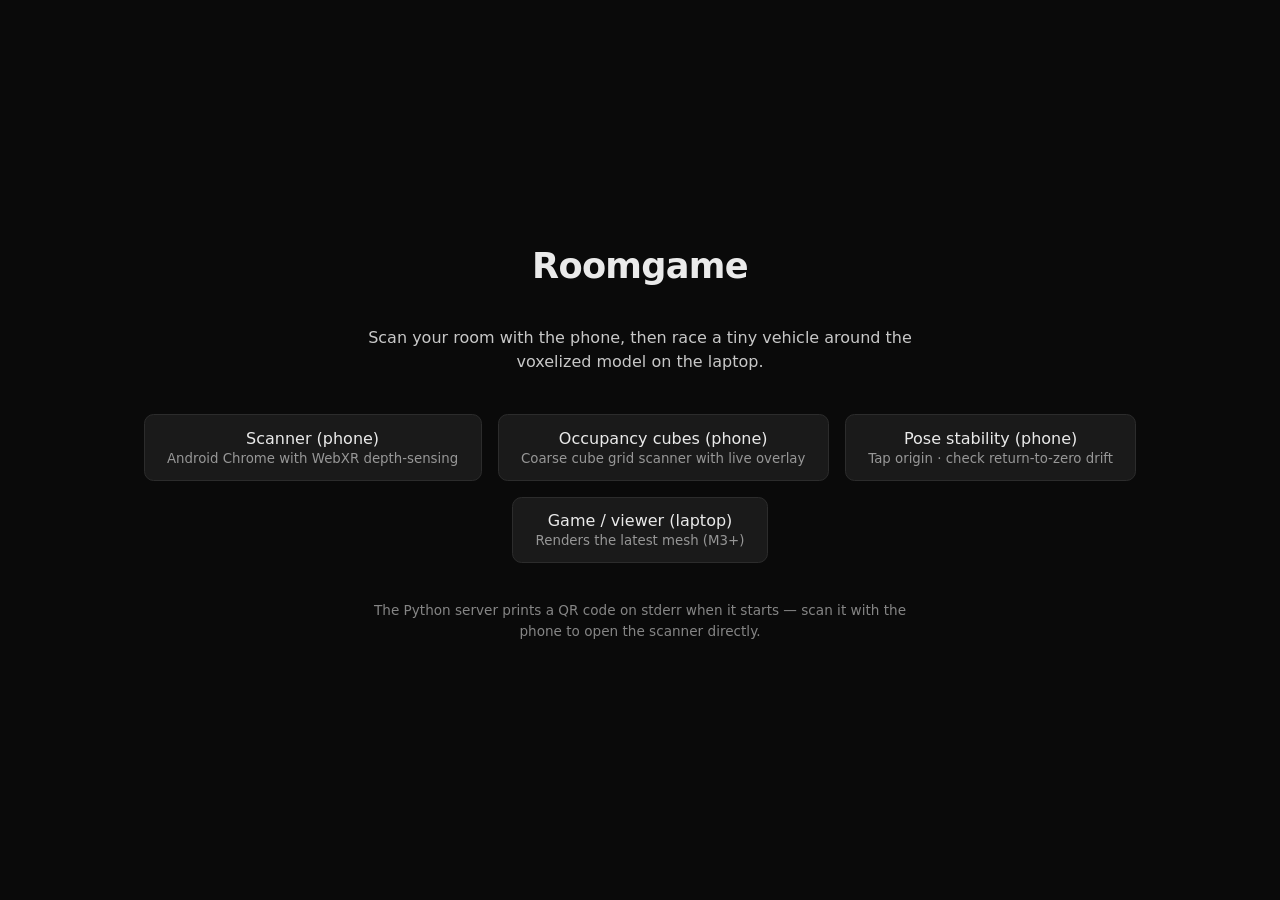
==== web/index.html @ f89ae7fe "Add pose stability validator and coarse occupancy-cube pipeline - web/pose.html + pose.js: standalon" ====
<!DOCTYPE html>
<html lang="en">
<head>
  <meta charset="utf-8">
  <title>Roomgame</title>
  <meta name="viewport" content="width=device-width, initial-scale=1, viewport-fit=cover">
  <meta name="theme-color" content="#0a0a0a">
  <link rel="stylesheet" href="styles.css">
</head>
<body class="landing">
  <h1>Roomgame</h1>
  <p>Scan your room with the phone, then race a tiny vehicle around the voxelized model on the laptop.</p>
  <div class="links">
    <a href="scan.html">
      Scanner (phone)
      <small>Android Chrome with WebXR depth-sensing</small>
    </a>
    <a href="cubes.html">
      Occupancy cubes (phone)
      <small>Coarse cube grid scanner with live overlay</small>
    </a>
    <a href="pose.html">
      Pose stability (phone)
      <small>Tap origin · check return-to-zero drift</small>
    </a>
    <a href="game.html">
      Game / viewer (laptop)
      <small>Renders the latest mesh (M3+)</small>
    </a>
  </div>
  <p style="opacity: 0.55; font-size: 0.85rem;">
    The Python server prints a QR code on stderr when it starts —
    scan it with the phone to open the scanner directly.
  </p>
</body>
</html>
---- web/styles.css ----
/* Roomgame — minimal styling. Two surfaces: scanner (full-screen, dark
   AR HUD) and laptop (orbit-camera viewer). Shared primitives only. */

* { box-sizing: border-box; }

html, body {
  margin: 0;
  padding: 0;
  height: 100%;
  background: #0a0a0a;
  color: #eaeaea;
  font-family: -apple-system, BlinkMacSystemFont, "Segoe UI", Roboto, system-ui, sans-serif;
}

a { color: #6ec4ff; }

/* ---- landing page ----------------------------------------------------- */

.landing {
  display: flex;
  flex-direction: column;
  gap: 1.5rem;
  align-items: center;
  justify-content: center;
  min-height: 100vh;
  padding: 2rem;
  text-align: center;
}

.landing h1 {
  font-size: 2.2rem;
  margin: 0;
  letter-spacing: -0.02em;
}

.landing p { max-width: 36rem; line-height: 1.5; opacity: 0.85; }

.landing .links {
  display: flex;
  gap: 1rem;
  flex-wrap: wrap;
  justify-content: center;
}

.landing .links a {
  background: #1a1a1a;
  border: 1px solid #2c2c2c;
  border-radius: 0.6rem;
  padding: 0.85rem 1.4rem;
  text-decoration: none;
  color: #eaeaea;
  font-weight: 500;
}

.landing .links a small { display: block; opacity: 0.6; font-weight: 400; margin-top: 0.2rem; }

/* ---- scanner gate (pre-AR) ------------------------------------------- */

.scan-body { background: #050505; }

.gate {
  display: flex;
  flex-direction: column;
  gap: 1rem;
  align-items: center;
  justify-content: center;
  min-height: 100vh;
  padding: 2rem;
  text-align: center;
}

.gate h1 { margin: 0; font-size: 1.8rem; }
.gate-msg { opacity: 0.8; max-width: 28rem; }

.big-btn {
  background: #2563eb;
  color: white;
  border: 0;
  border-radius: 0.7rem;
  padding: 1rem 2.4rem;
  font-size: 1.2rem;
  font-weight: 600;
  cursor: pointer;
  margin-top: 0.5rem;
}

.big-btn:disabled { background: #333; cursor: not-allowed; }

.gate-help {
  opacity: 0.7;
  max-width: 28rem;
  font-size: 0.9rem;
  margin-top: 1rem;
}
.gate-help summary { cursor: pointer; }
.gate-help ul { text-align: left; padding-left: 1.2rem; }
.gate-help code { background: #1a1a1a; padding: 0.1rem 0.35rem; border-radius: 0.25rem; }

/* ---- AR HUD ----------------------------------------------------------- */

.xr-overlay {
  position: fixed;
  inset: 0;
  pointer-events: none;
  display: none;             /* toggled to flex by scan.js when AR starts */
  flex-direction: column;
  justify-content: space-between;
  padding: 1rem;
  font-size: 0.9rem;
}

.hud-row {
  display: flex;
  align-items: center;
  justify-content: space-between;
  gap: 0.5rem;
}

.hud-row.top    { padding-top: env(safe-area-inset-top, 0); }
.hud-row.bottom { padding-bottom: env(safe-area-inset-bottom, 0); }

.hud-btn {
  pointer-events: auto;
  background: rgba(0, 0, 0, 0.55);
  color: white;
  border: 1px solid rgba(255, 255, 255, 0.2);
  border-radius: 999px;
  width: 2.6rem;
  height: 2.6rem;
  font-size: 1.4rem;
  line-height: 1;
  cursor: pointer;
}

.hud-status {
  background: rgba(0, 0, 0, 0.55);
  border-radius: 0.4rem;
  padding: 0.4rem 0.75rem;
  font-variant-numeric: tabular-nums;
}

.hud-stat {
  background: rgba(0, 0, 0, 0.55);
  border-radius: 0.4rem;
  padding: 0.35rem 0.6rem;
  display: flex;
  flex-direction: column;
  align-items: flex-start;
  min-width: 4.5rem;
  font-variant-numeric: tabular-nums;
}
.hud-label { font-size: 0.65rem; opacity: 0.65; text-transform: uppercase; letter-spacing: 0.1em; }
.hud-value { font-size: 1rem; }

.hud-tap {
  position: absolute;
  bottom: 5rem;
  left: 50%;
  transform: translateX(-50%);
  background: rgba(0, 0, 0, 0.55);
  border-radius: 0.4rem;
  padding: 0.4rem 0.8rem;
  font-size: 0.85rem;
  opacity: 0.85;
  pointer-events: none;
}

/* Depth visualisation: covers the full screen so canvas-pixel ↔ view-coord
   is a direct (x/W, 1 − y/H) mapping. Each output pixel is reprojected back
   into depth-buffer coords via normDepthBufferFromNormView, so the overlay
   aligns with the camera image. Slightly transparent so the camera image is
   still readable underneath. */
.depth-overlay {
  position: fixed;
  inset: 0;
  width: 100vw;
  height: 100vh;
  opacity: 0.45;
  pointer-events: none;
  image-rendering: pixelated;
  image-rendering: crisp-edges;
  z-index: 0;
}
.depth-overlay.hidden { display: none; }
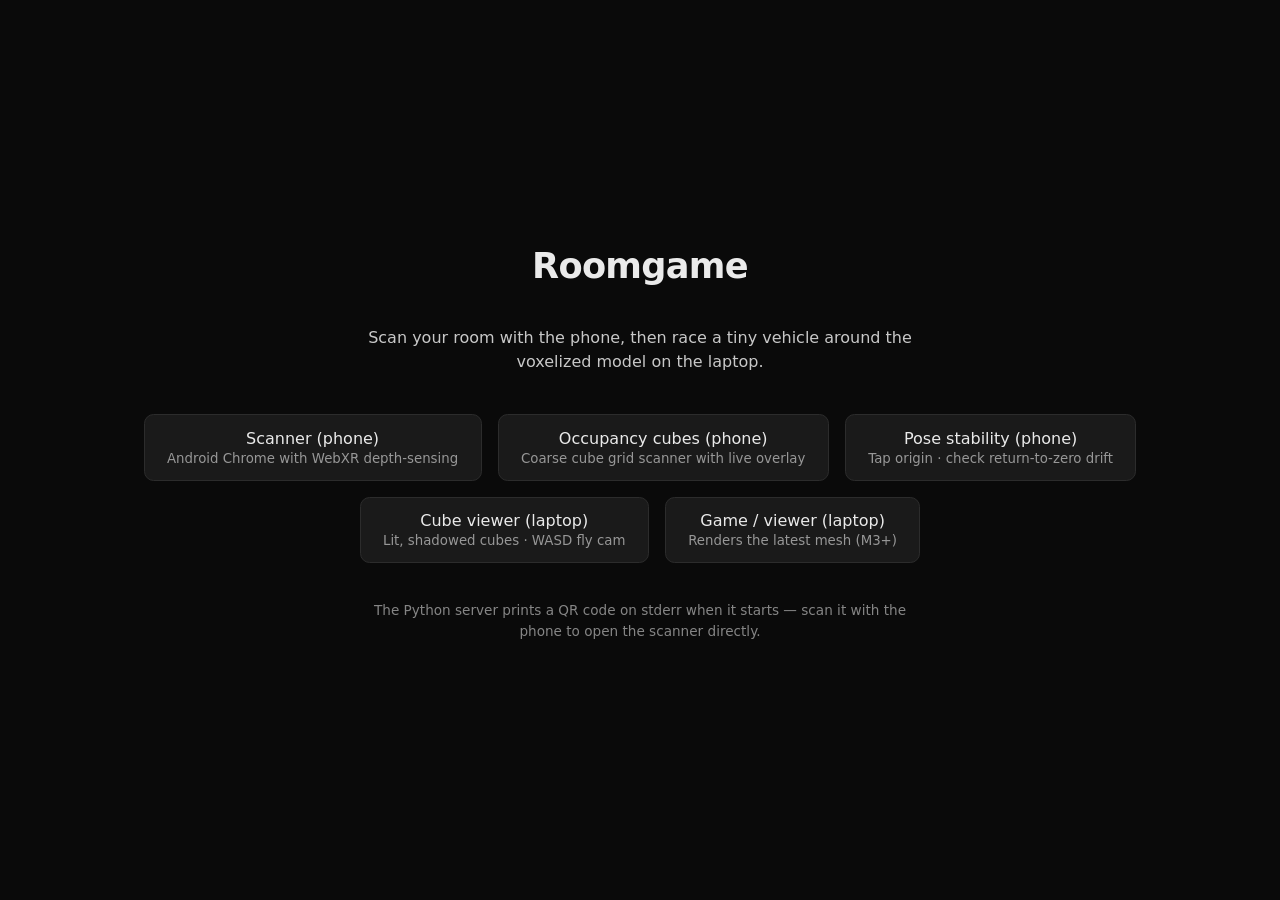
==== commit 729f0437: "Laptop cube viewer + scale cube grid to 20×20×5 m - web/cubeview.html + cubeview.js: laptop fly-thro" ====
--- a/web/index.html
+++ b/web/index.html
@@ -23,6 +23,10 @@
       Pose stability (phone)
       <small>Tap origin · check return-to-zero drift</small>
     </a>
+    <a href="cubeview.html">
+      Cube viewer (laptop)
+      <small>Lit, shadowed cubes · WASD fly cam</small>
+    </a>
     <a href="game.html">
       Game / viewer (laptop)
       <small>Renders the latest mesh (M3+)</small>
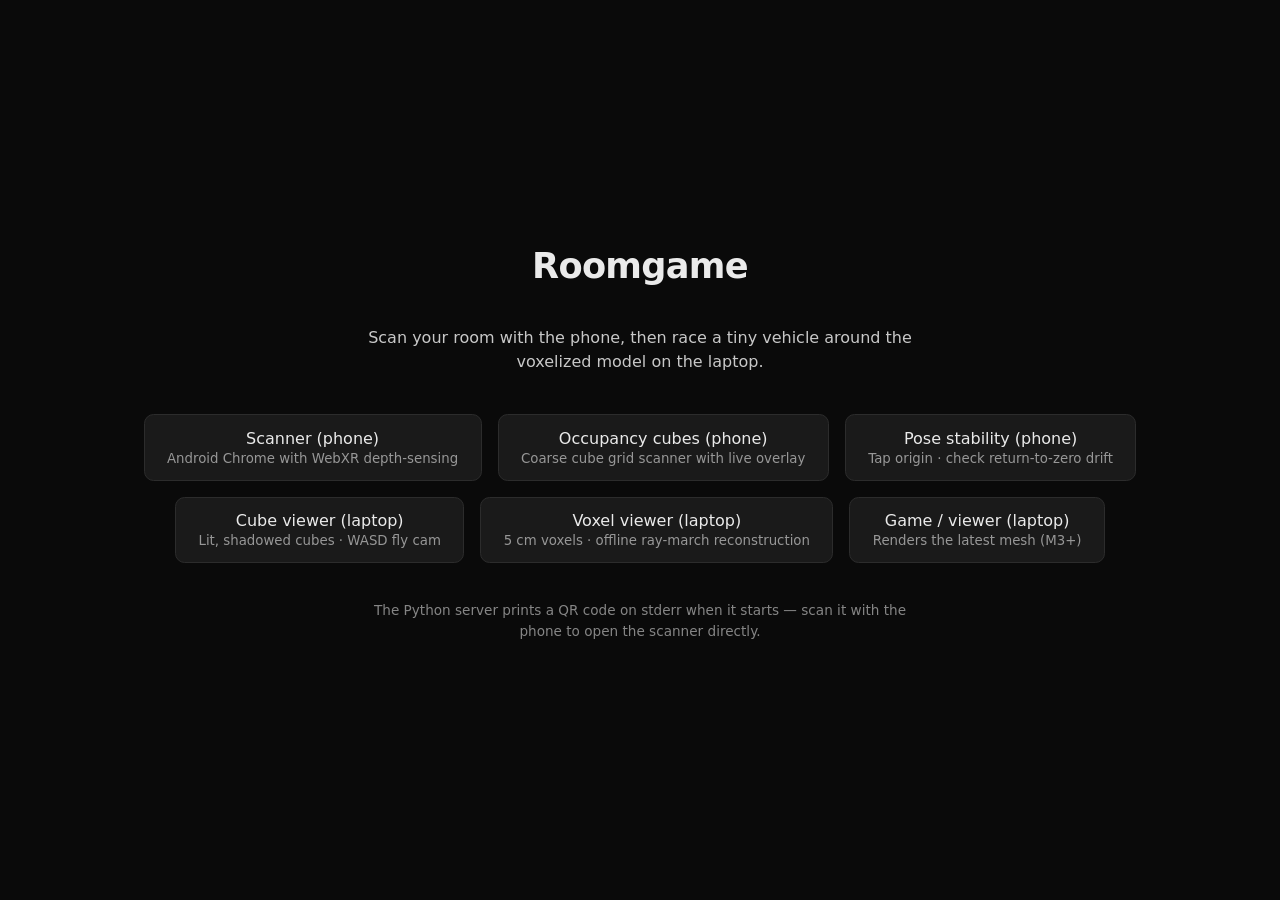
==== commit 5bf3f44a: "Voxel reconstruction pipeline: native-res RGB capture + offline ray march + viewer cubes.js: capture" ====
--- a/web/index.html
+++ b/web/index.html
@@ -27,6 +27,10 @@
       Cube viewer (laptop)
       <small>Lit, shadowed cubes · WASD fly cam</small>
     </a>
+    <a href="voxelview.html">
+      Voxel viewer (laptop)
+      <small>5 cm voxels · offline ray-march reconstruction</small>
+    </a>
     <a href="game.html">
       Game / viewer (laptop)
       <small>Renders the latest mesh (M3+)</small>
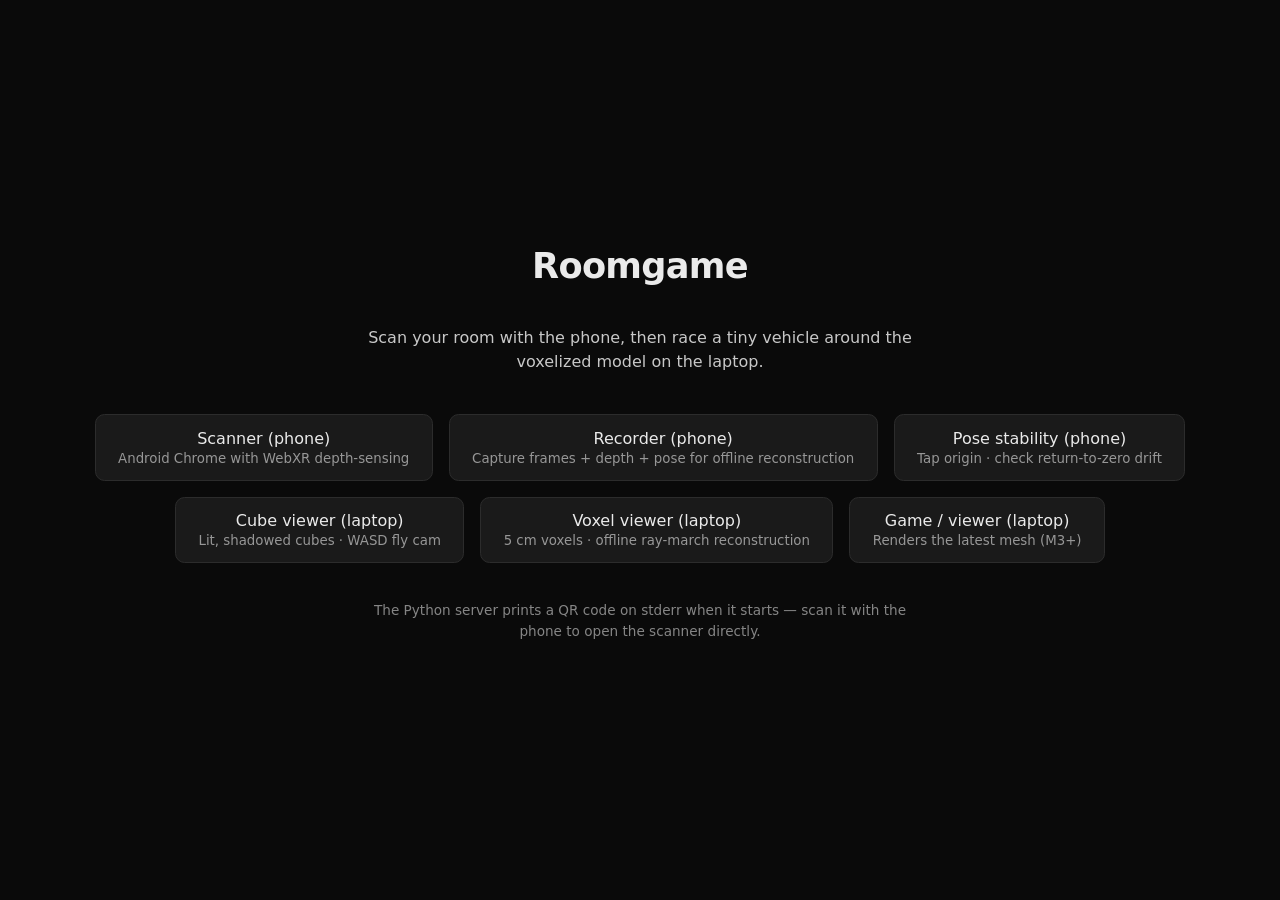
==== commit 9e004d46: "cubes.html → minimal frame recorder The phone page no longer renders the cube overlay or polls /cube" ====
--- a/web/index.html
+++ b/web/index.html
@@ -16,8 +16,8 @@
       <small>Android Chrome with WebXR depth-sensing</small>
     </a>
     <a href="cubes.html">
-      Occupancy cubes (phone)
-      <small>Coarse cube grid scanner with live overlay</small>
+      Recorder (phone)
+      <small>Capture frames + depth + pose for offline reconstruction</small>
     </a>
     <a href="pose.html">
       Pose stability (phone)
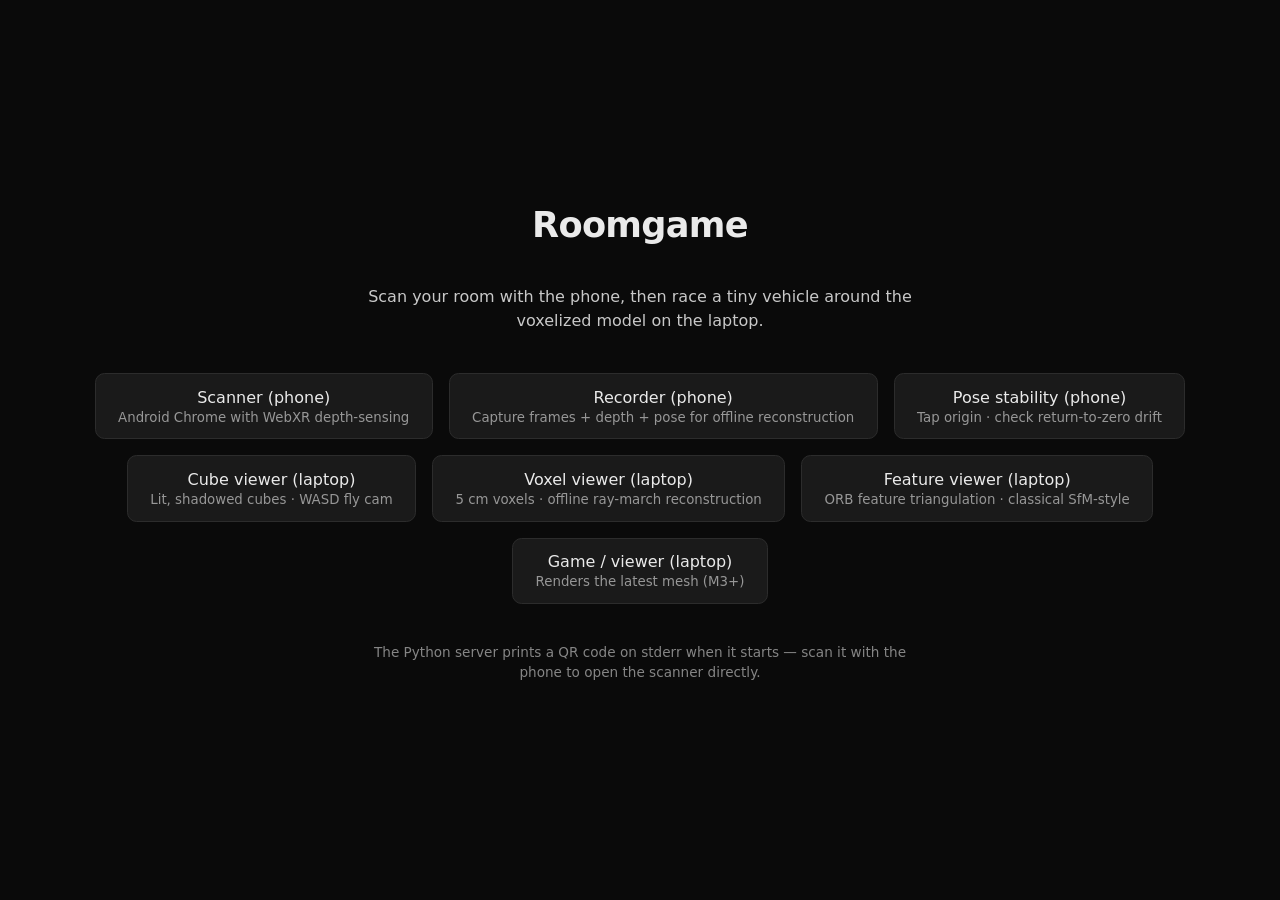
==== commit bbe495ff: "Add classical feature-based reconstruction pipeline tools/feature_ray_reconstruct.py: per-frame ORB " ====
--- a/web/index.html
+++ b/web/index.html
@@ -31,6 +31,10 @@
       Voxel viewer (laptop)
       <small>5 cm voxels · offline ray-march reconstruction</small>
     </a>
+    <a href="featureview.html">
+      Feature viewer (laptop)
+      <small>ORB feature triangulation · classical SfM-style</small>
+    </a>
     <a href="game.html">
       Game / viewer (laptop)
       <small>Renders the latest mesh (M3+)</small>
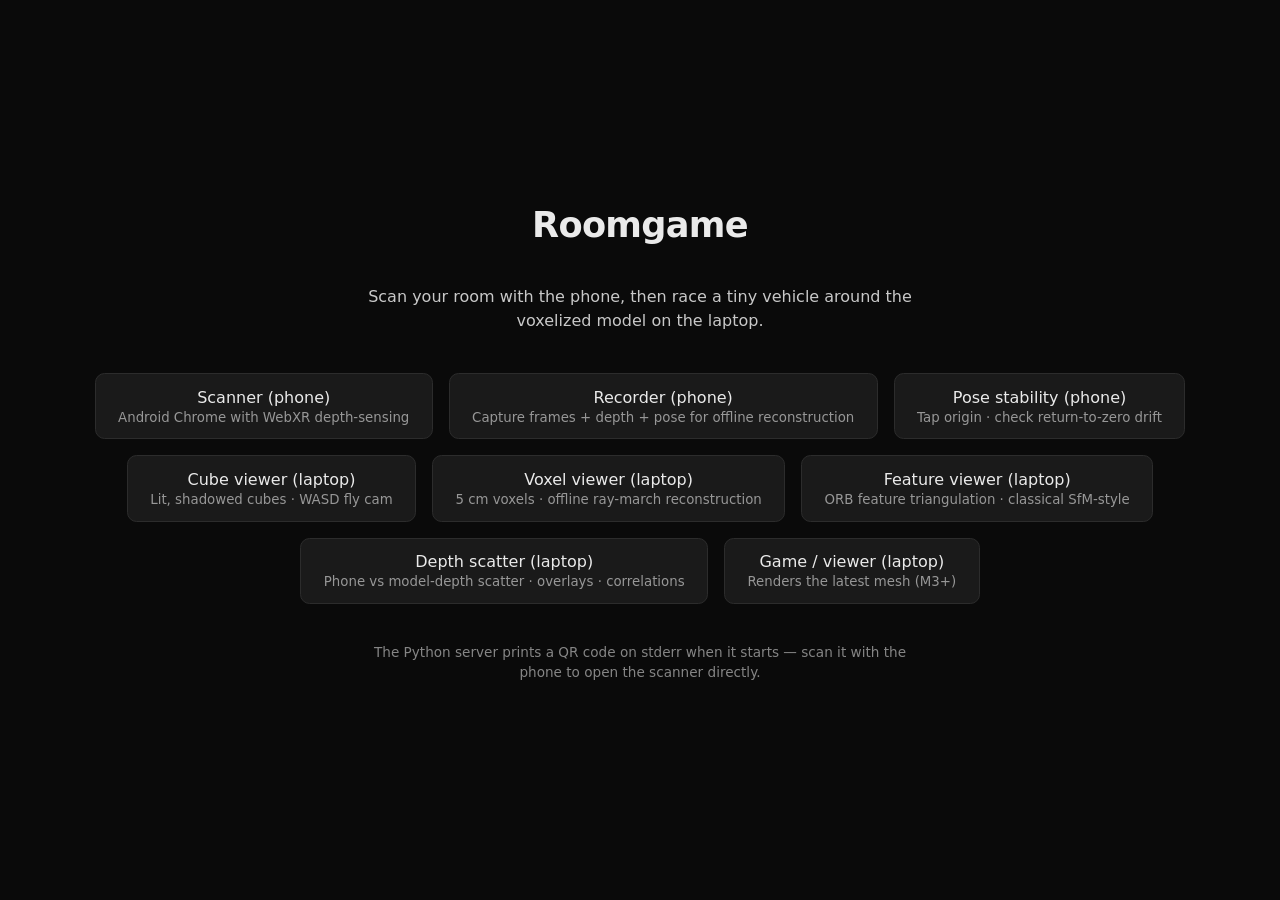
==== commit 373ad7ef: "Depth scatter page: phone vs model with overlays and correlations New laptop-side debug page to comp" ====
--- a/web/index.html
+++ b/web/index.html
@@ -35,6 +35,10 @@
       Feature viewer (laptop)
       <small>ORB feature triangulation · classical SfM-style</small>
     </a>
+    <a href="depthscatter.html">
+      Depth scatter (laptop)
+      <small>Phone vs model-depth scatter · overlays · correlations</small>
+    </a>
     <a href="game.html">
       Game / viewer (laptop)
       <small>Renders the latest mesh (M3+)</small>
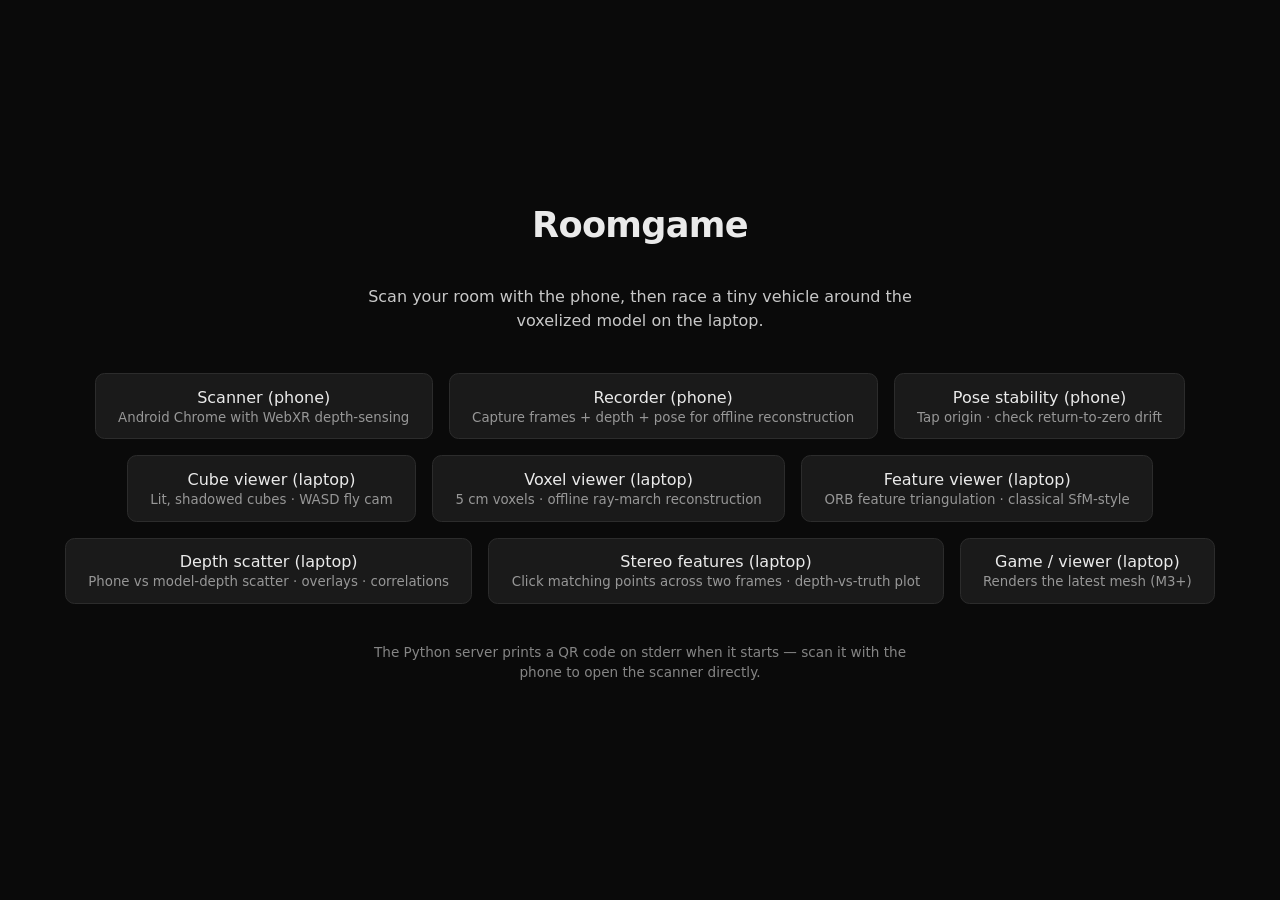
==== commit 8185f1d2: "Rename triplet → stereo, link from landing page Two-frame editor's content is now exclusively about " ====
--- a/web/index.html
+++ b/web/index.html
@@ -39,6 +39,10 @@
       Depth scatter (laptop)
       <small>Phone vs model-depth scatter · overlays · correlations</small>
     </a>
+    <a href="stereo.html">
+      Stereo features (laptop)
+      <small>Click matching points across two frames · depth-vs-truth plot</small>
+    </a>
     <a href="game.html">
       Game / viewer (laptop)
       <small>Renders the latest mesh (M3+)</small>
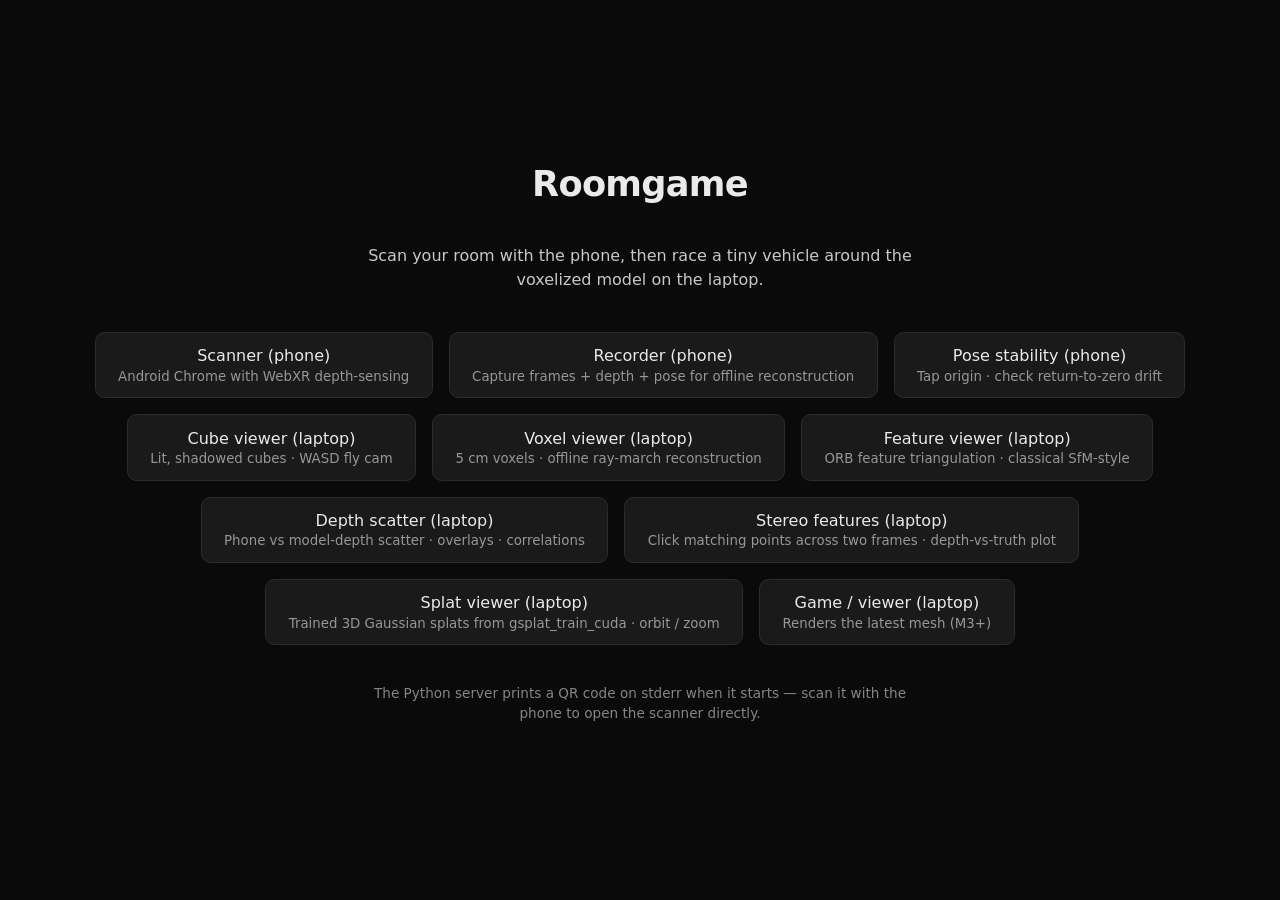
==== commit 9fedc80b: "Proper CUDA gsplat training + browser splat viewer tools/gsplat_train_cuda.py — uses the nerfstudio " ====
--- a/web/index.html
+++ b/web/index.html
@@ -43,6 +43,10 @@
       Stereo features (laptop)
       <small>Click matching points across two frames · depth-vs-truth plot</small>
     </a>
+    <a href="splatview.html">
+      Splat viewer (laptop)
+      <small>Trained 3D Gaussian splats from gsplat_train_cuda · orbit / zoom</small>
+    </a>
     <a href="game.html">
       Game / viewer (laptop)
       <small>Renders the latest mesh (M3+)</small>
